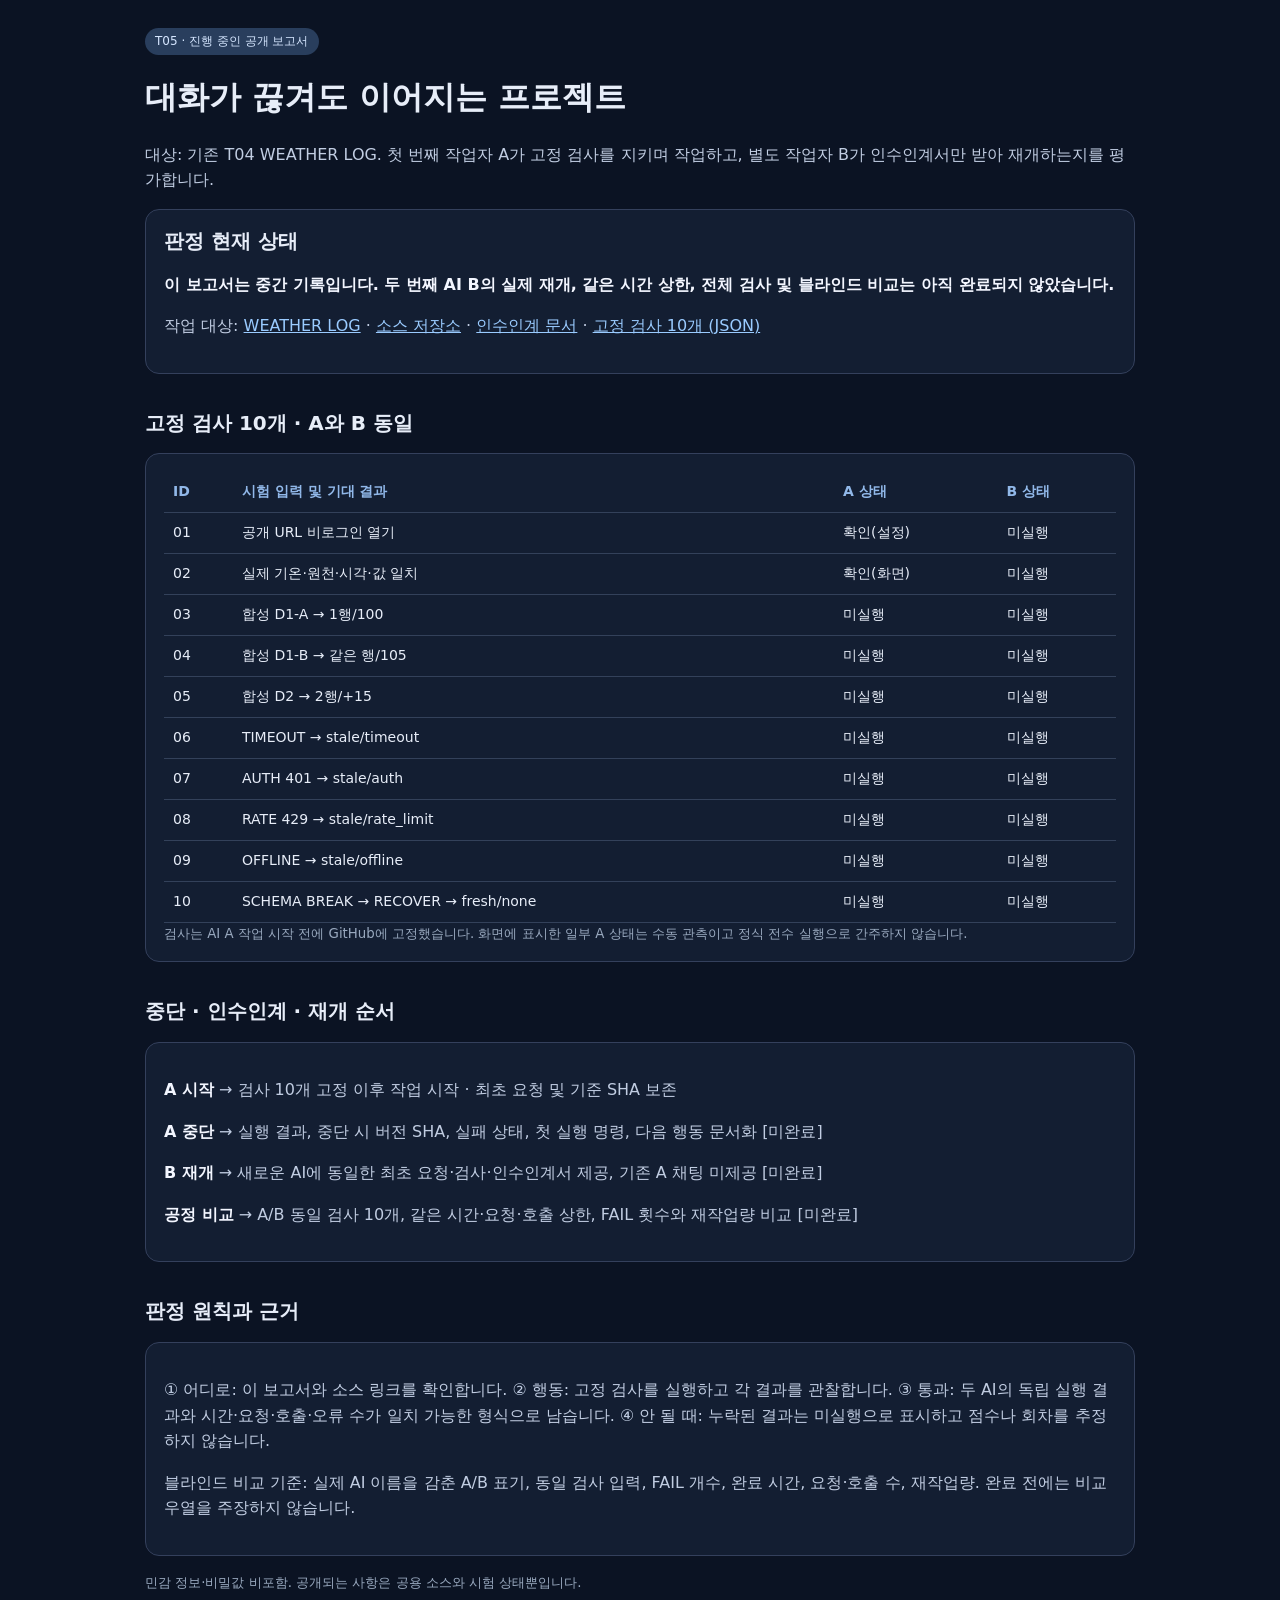
==== t04-weather-board-starter/t05-report.html @ 6e373496 "T05: publish transparent A/B verification report scaffold" ====
<!doctype html><html lang="ko"><head><meta charset="utf-8"><meta name="viewport" content="width=device-width,initial-scale=1"><title>T05 | AI 작업 인수인계 실험</title><style>:root{font-family:system-ui,-apple-system,sans-serif;color:#e7edf8;background:#0b1323}body{max-width:990px;margin:auto;padding:28px 18px}h1{font-size:32px}h2{font-size:20px;margin-top:36px}.card{border:1px solid #34405c;background:#131e32;border-radius:14px;padding:18px;margin:16px 0}p,li{line-height:1.6;color:#c1cde2}a{color:#9acbff}.chip{display:inline-block;padding:5px 10px;border-radius:99px;background:#293e5d;color:#d5e6ff;font-size:12px}table{border-collapse:collapse;width:100%;font-size:14px}th,td{padding:11px 9px;border-bottom:1px solid #33415a;text-align:left;vertical-align:top}th{color:#91b8e9}small{color:#99a9bf}code{word-break:break-all}.warn{color:#ffc78f}strong{color:#f3f6ff}</style></head><body><span class="chip">T05 · 진행 중인 공개 보고서</span><h1>대화가 끊겨도 이어지는 프로젝트</h1><p>대상: 기존 T04 WEATHER LOG. 첫 번째 작업자 A가 고정 검사를 지키며 작업하고, 별도 작업자 B가 인수인계서만 받아 재개하는지를 평가합니다.</p><div class="card"><h2 style="margin-top:0">판정 현재 상태</h2><p class="warn"><strong>이 보고서는 중간 기록입니다. 두 번째 AI B의 실제 재개, 같은 시간 상한, 전체 검사 및 블라인드 비교는 아직 완료되지 않았습니다.</strong></p><p>작업 대상: <a href="/">WEATHER LOG</a> · <a href="https://github.com/hongbin9305/t04-weather-board">소스 저장소</a> · <a href="t05/HANDOFF-A.md">인수인계 문서</a> · <a href="t05/frozen-checks.json">고정 검사 10개 (JSON)</a></p></div><h2>고정 검사 10개 · A와 B 동일</h2><div class="card" style="overflow:auto"><table><thead><tr><th>ID</th><th>시험 입력 및 기대 결과</th><th>A 상태</th><th>B 상태</th></tr></thead><tbody><tr><td>01</td><td>공개 URL 비로그인 열기</td><td>확인(설정)</td><td>미실행</td></tr><tr><td>02</td><td>실제 기온·원천·시각·값 일치</td><td>확인(화면)</td><td>미실행</td></tr><tr><td>03</td><td>합성 D1-A → 1행/100</td><td>미실행</td><td>미실행</td></tr><tr><td>04</td><td>합성 D1-B → 같은 행/105</td><td>미실행</td><td>미실행</td></tr><tr><td>05</td><td>합성 D2 → 2행/+15</td><td>미실행</td><td>미실행</td></tr><tr><td>06</td><td>TIMEOUT → stale/timeout</td><td>미실행</td><td>미실행</td></tr><tr><td>07</td><td>AUTH 401 → stale/auth</td><td>미실행</td><td>미실행</td></tr><tr><td>08</td><td>RATE 429 → stale/rate_limit</td><td>미실행</td><td>미실행</td></tr><tr><td>09</td><td>OFFLINE → stale/offline</td><td>미실행</td><td>미실행</td></tr><tr><td>10</td><td>SCHEMA BREAK → RECOVER → fresh/none</td><td>미실행</td><td>미실행</td></tr></tbody></table><small>검사는 AI A 작업 시작 전에 GitHub에 고정했습니다. 화면에 표시한 일부 A 상태는 수동 관측이고 정식 전수 실행으로 간주하지 않습니다.</small></div><h2>중단 · 인수인계 · 재개 순서</h2><div class="card"><p><strong>A 시작</strong> → 검사 10개 고정 이후 작업 시작 · 최초 요청 및 기준 SHA 보존</p><p><strong>A 중단</strong> → 실행 결과, 중단 시 버전 SHA, 실패 상태, 첫 실행 명령, 다음 행동 문서화 [미완료]</p><p><strong>B 재개</strong> → 새로운 AI에 동일한 최초 요청·검사·인수인계서 제공, 기존 A 채팅 미제공 [미완료]</p><p><strong>공정 비교</strong> → A/B 동일 검사 10개, 같은 시간·요청·호출 상한, FAIL 횟수와 재작업량 비교 [미완료]</p></div><h2>판정 원칙과 근거</h2><div class="card"><p>① 어디로: 이 보고서와 소스 링크를 확인합니다. ② 행동: 고정 검사를 실행하고 각 결과를 관찰합니다. ③ 통과: 두 AI의 독립 실행 결과와 시간·요청·호출·오류 수가 일치 가능한 형식으로 남습니다. ④ 안 될 때: 누락된 결과는 미실행으로 표시하고 점수나 회차를 추정하지 않습니다.</p><p>블라인드 비교 기준: 실제 AI 이름을 감춘 A/B 표기, 동일 검사 입력, FAIL 개수, 완료 시간, 요청·호출 수, 재작업량. 완료 전에는 비교 우열을 주장하지 않습니다.</p></div><footer><small>민감 정보·비밀값 비포함. 공개되는 사항은 공용 소스와 시험 상태뿐입니다.</small></footer></body></html>
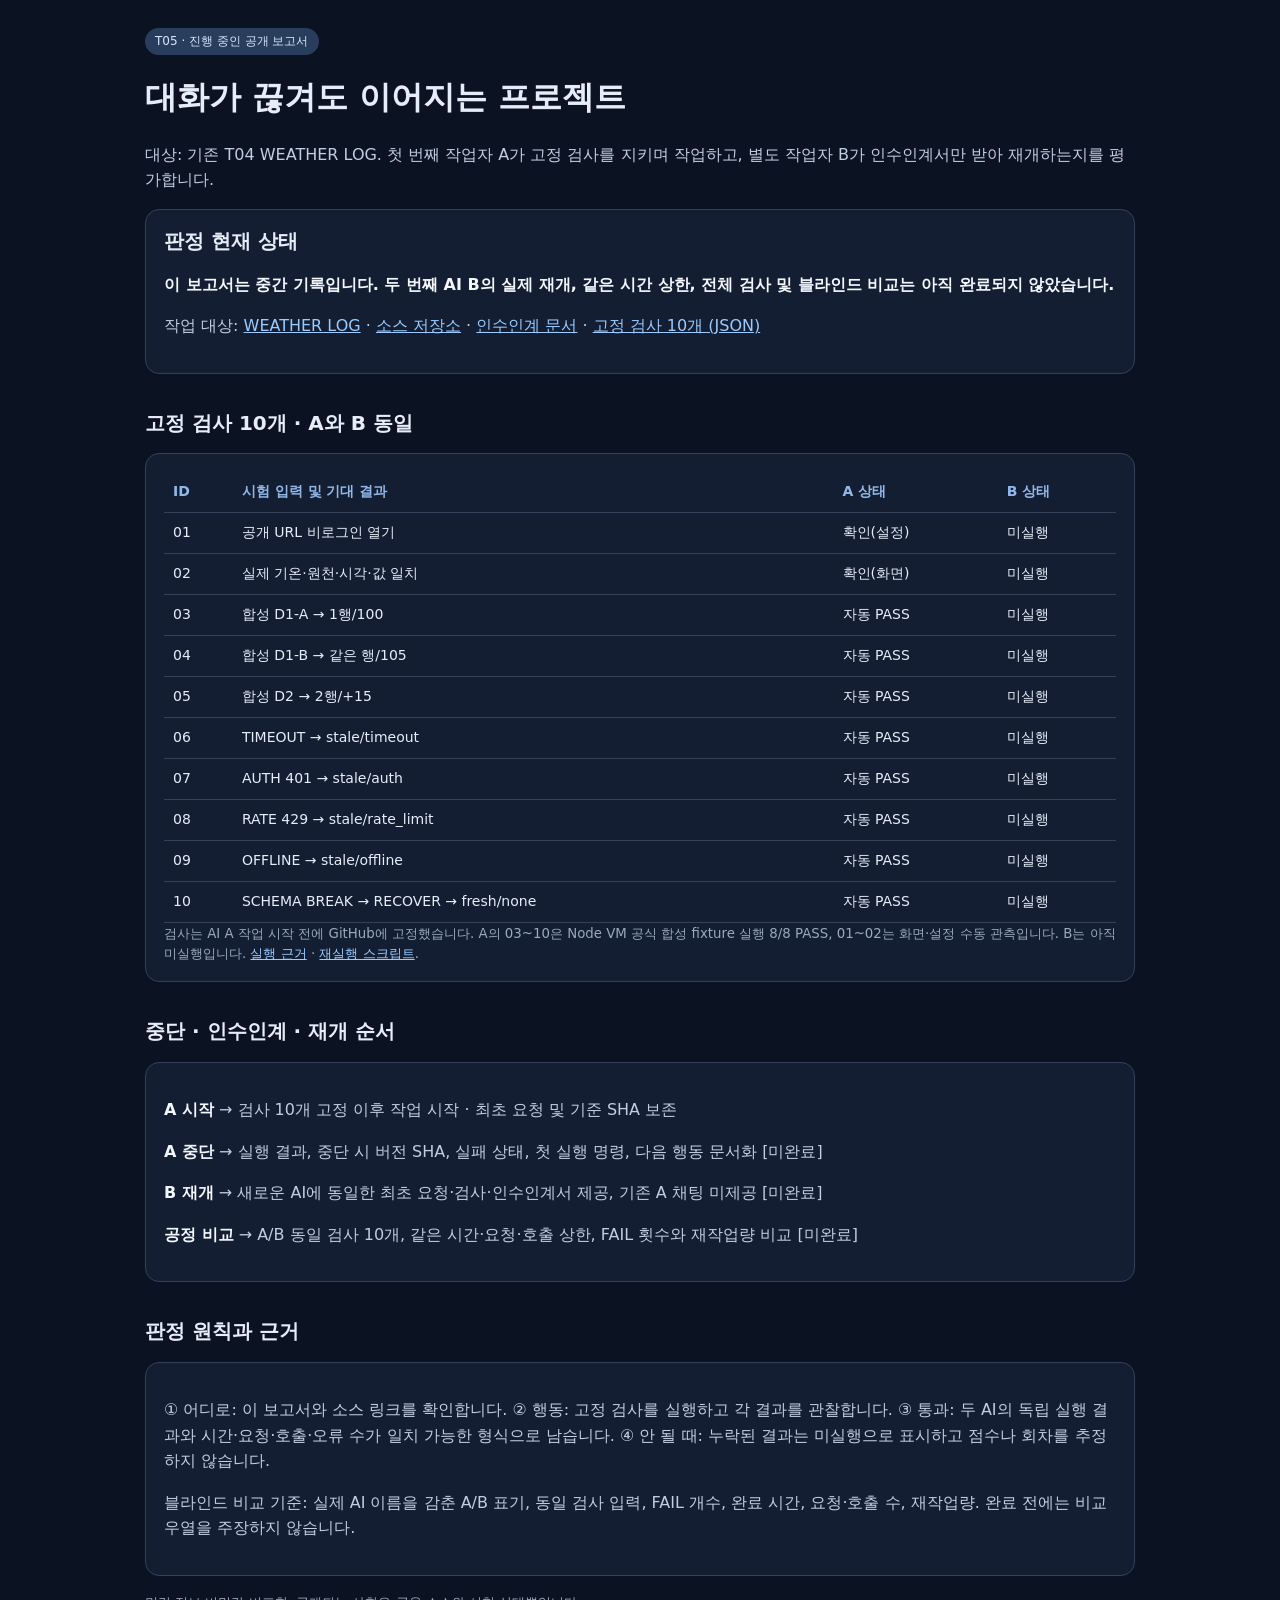
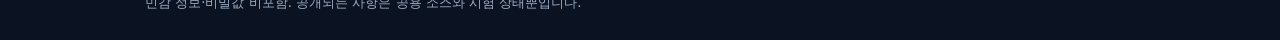
==== commit e12cf69d: "T05: update public report with observed A replay results" ====
--- a/t04-weather-board-starter/t05-report.html
+++ b/t04-weather-board-starter/t05-report.html
@@ -1 +1 @@
-<!doctype html><html lang="ko"><head><meta charset="utf-8"><meta name="viewport" content="width=device-width,initial-scale=1"><title>T05 | AI 작업 인수인계 실험</title><style>:root{font-family:system-ui,-apple-system,sans-serif;color:#e7edf8;background:#0b1323}body{max-width:990px;margin:auto;padding:28px 18px}h1{font-size:32px}h2{font-size:20px;margin-top:36px}.card{border:1px solid #34405c;background:#131e32;border-radius:14px;padding:18px;margin:16px 0}p,li{line-height:1.6;color:#c1cde2}a{color:#9acbff}.chip{display:inline-block;padding:5px 10px;border-radius:99px;background:#293e5d;color:#d5e6ff;font-size:12px}table{border-collapse:collapse;width:100%;font-size:14px}th,td{padding:11px 9px;border-bottom:1px solid #33415a;text-align:left;vertical-align:top}th{color:#91b8e9}small{color:#99a9bf}code{word-break:break-all}.warn{color:#ffc78f}strong{color:#f3f6ff}</style></head><body><span class="chip">T05 · 진행 중인 공개 보고서</span><h1>대화가 끊겨도 이어지는 프로젝트</h1><p>대상: 기존 T04 WEATHER LOG. 첫 번째 작업자 A가 고정 검사를 지키며 작업하고, 별도 작업자 B가 인수인계서만 받아 재개하는지를 평가합니다.</p><div class="card"><h2 style="margin-top:0">판정 현재 상태</h2><p class="warn"><strong>이 보고서는 중간 기록입니다. 두 번째 AI B의 실제 재개, 같은 시간 상한, 전체 검사 및 블라인드 비교는 아직 완료되지 않았습니다.</strong></p><p>작업 대상: <a href="/">WEATHER LOG</a> · <a href="https://github.com/hongbin9305/t04-weather-board">소스 저장소</a> · <a href="t05/HANDOFF-A.md">인수인계 문서</a> · <a href="t05/frozen-checks.json">고정 검사 10개 (JSON)</a></p></div><h2>고정 검사 10개 · A와 B 동일</h2><div class="card" style="overflow:auto"><table><thead><tr><th>ID</th><th>시험 입력 및 기대 결과</th><th>A 상태</th><th>B 상태</th></tr></thead><tbody><tr><td>01</td><td>공개 URL 비로그인 열기</td><td>확인(설정)</td><td>미실행</td></tr><tr><td>02</td><td>실제 기온·원천·시각·값 일치</td><td>확인(화면)</td><td>미실행</td></tr><tr><td>03</td><td>합성 D1-A → 1행/100</td><td>미실행</td><td>미실행</td></tr><tr><td>04</td><td>합성 D1-B → 같은 행/105</td><td>미실행</td><td>미실행</td></tr><tr><td>05</td><td>합성 D2 → 2행/+15</td><td>미실행</td><td>미실행</td></tr><tr><td>06</td><td>TIMEOUT → stale/timeout</td><td>미실행</td><td>미실행</td></tr><tr><td>07</td><td>AUTH 401 → stale/auth</td><td>미실행</td><td>미실행</td></tr><tr><td>08</td><td>RATE 429 → stale/rate_limit</td><td>미실행</td><td>미실행</td></tr><tr><td>09</td><td>OFFLINE → stale/offline</td><td>미실행</td><td>미실행</td></tr><tr><td>10</td><td>SCHEMA BREAK → RECOVER → fresh/none</td><td>미실행</td><td>미실행</td></tr></tbody></table><small>검사는 AI A 작업 시작 전에 GitHub에 고정했습니다. 화면에 표시한 일부 A 상태는 수동 관측이고 정식 전수 실행으로 간주하지 않습니다.</small></div><h2>중단 · 인수인계 · 재개 순서</h2><div class="card"><p><strong>A 시작</strong> → 검사 10개 고정 이후 작업 시작 · 최초 요청 및 기준 SHA 보존</p><p><strong>A 중단</strong> → 실행 결과, 중단 시 버전 SHA, 실패 상태, 첫 실행 명령, 다음 행동 문서화 [미완료]</p><p><strong>B 재개</strong> → 새로운 AI에 동일한 최초 요청·검사·인수인계서 제공, 기존 A 채팅 미제공 [미완료]</p><p><strong>공정 비교</strong> → A/B 동일 검사 10개, 같은 시간·요청·호출 상한, FAIL 횟수와 재작업량 비교 [미완료]</p></div><h2>판정 원칙과 근거</h2><div class="card"><p>① 어디로: 이 보고서와 소스 링크를 확인합니다. ② 행동: 고정 검사를 실행하고 각 결과를 관찰합니다. ③ 통과: 두 AI의 독립 실행 결과와 시간·요청·호출·오류 수가 일치 가능한 형식으로 남습니다. ④ 안 될 때: 누락된 결과는 미실행으로 표시하고 점수나 회차를 추정하지 않습니다.</p><p>블라인드 비교 기준: 실제 AI 이름을 감춘 A/B 표기, 동일 검사 입력, FAIL 개수, 완료 시간, 요청·호출 수, 재작업량. 완료 전에는 비교 우열을 주장하지 않습니다.</p></div><footer><small>민감 정보·비밀값 비포함. 공개되는 사항은 공용 소스와 시험 상태뿐입니다.</small></footer></body></html>+<!doctype html><html lang="ko"><head><meta charset="utf-8"><meta name="viewport" content="width=device-width,initial-scale=1"><title>T05 | AI 작업 인수인계 실험</title><style>:root{font-family:system-ui,-apple-system,sans-serif;color:#e7edf8;background:#0b1323}body{max-width:990px;margin:auto;padding:28px 18px}h1{font-size:32px}h2{font-size:20px;margin-top:36px}.card{border:1px solid #34405c;background:#131e32;border-radius:14px;padding:18px;margin:16px 0}p,li{line-height:1.6;color:#c1cde2}a{color:#9acbff}.chip{display:inline-block;padding:5px 10px;border-radius:99px;background:#293e5d;color:#d5e6ff;font-size:12px}table{border-collapse:collapse;width:100%;font-size:14px}th,td{padding:11px 9px;border-bottom:1px solid #33415a;text-align:left;vertical-align:top}th{color:#91b8e9}small{color:#99a9bf}code{word-break:break-all}.warn{color:#ffc78f}strong{color:#f3f6ff}</style></head><body><span class="chip">T05 · 진행 중인 공개 보고서</span><h1>대화가 끊겨도 이어지는 프로젝트</h1><p>대상: 기존 T04 WEATHER LOG. 첫 번째 작업자 A가 고정 검사를 지키며 작업하고, 별도 작업자 B가 인수인계서만 받아 재개하는지를 평가합니다.</p><div class="card"><h2 style="margin-top:0">판정 현재 상태</h2><p class="warn"><strong>이 보고서는 중간 기록입니다. 두 번째 AI B의 실제 재개, 같은 시간 상한, 전체 검사 및 블라인드 비교는 아직 완료되지 않았습니다.</strong></p><p>작업 대상: <a href="/">WEATHER LOG</a> · <a href="https://github.com/hongbin9305/t04-weather-board">소스 저장소</a> · <a href="t05/HANDOFF-A.md">인수인계 문서</a> · <a href="t05/frozen-checks.json">고정 검사 10개 (JSON)</a></p></div><h2>고정 검사 10개 · A와 B 동일</h2><div class="card" style="overflow:auto"><table><thead><tr><th>ID</th><th>시험 입력 및 기대 결과</th><th>A 상태</th><th>B 상태</th></tr></thead><tbody><tr><td>01</td><td>공개 URL 비로그인 열기</td><td>확인(설정)</td><td>미실행</td></tr><tr><td>02</td><td>실제 기온·원천·시각·값 일치</td><td>확인(화면)</td><td>미실행</td></tr><tr><td>03</td><td>합성 D1-A → 1행/100</td><td>자동 PASS</td><td>미실행</td></tr><tr><td>04</td><td>합성 D1-B → 같은 행/105</td><td>자동 PASS</td><td>미실행</td></tr><tr><td>05</td><td>합성 D2 → 2행/+15</td><td>자동 PASS</td><td>미실행</td></tr><tr><td>06</td><td>TIMEOUT → stale/timeout</td><td>자동 PASS</td><td>미실행</td></tr><tr><td>07</td><td>AUTH 401 → stale/auth</td><td>자동 PASS</td><td>미실행</td></tr><tr><td>08</td><td>RATE 429 → stale/rate_limit</td><td>자동 PASS</td><td>미실행</td></tr><tr><td>09</td><td>OFFLINE → stale/offline</td><td>자동 PASS</td><td>미실행</td></tr><tr><td>10</td><td>SCHEMA BREAK → RECOVER → fresh/none</td><td>자동 PASS</td><td>미실행</td></tr></tbody></table><small>검사는 AI A 작업 시작 전에 GitHub에 고정했습니다. A의 03~10은 Node VM 공식 합성 fixture 실행 8/8 PASS, 01~02는 화면·설정 수동 관측입니다. B는 아직 미실행입니다. <a href='t05/A-BASELINE.md'>실행 근거</a> · <a href='t05/check-replay.cjs'>재실행 스크립트</a>.</small></div><h2>중단 · 인수인계 · 재개 순서</h2><div class="card"><p><strong>A 시작</strong> → 검사 10개 고정 이후 작업 시작 · 최초 요청 및 기준 SHA 보존</p><p><strong>A 중단</strong> → 실행 결과, 중단 시 버전 SHA, 실패 상태, 첫 실행 명령, 다음 행동 문서화 [미완료]</p><p><strong>B 재개</strong> → 새로운 AI에 동일한 최초 요청·검사·인수인계서 제공, 기존 A 채팅 미제공 [미완료]</p><p><strong>공정 비교</strong> → A/B 동일 검사 10개, 같은 시간·요청·호출 상한, FAIL 횟수와 재작업량 비교 [미완료]</p></div><h2>판정 원칙과 근거</h2><div class="card"><p>① 어디로: 이 보고서와 소스 링크를 확인합니다. ② 행동: 고정 검사를 실행하고 각 결과를 관찰합니다. ③ 통과: 두 AI의 독립 실행 결과와 시간·요청·호출·오류 수가 일치 가능한 형식으로 남습니다. ④ 안 될 때: 누락된 결과는 미실행으로 표시하고 점수나 회차를 추정하지 않습니다.</p><p>블라인드 비교 기준: 실제 AI 이름을 감춘 A/B 표기, 동일 검사 입력, FAIL 개수, 완료 시간, 요청·호출 수, 재작업량. 완료 전에는 비교 우열을 주장하지 않습니다.</p></div><footer><small>민감 정보·비밀값 비포함. 공개되는 사항은 공용 소스와 시험 상태뿐입니다.</small></footer></body></html>
